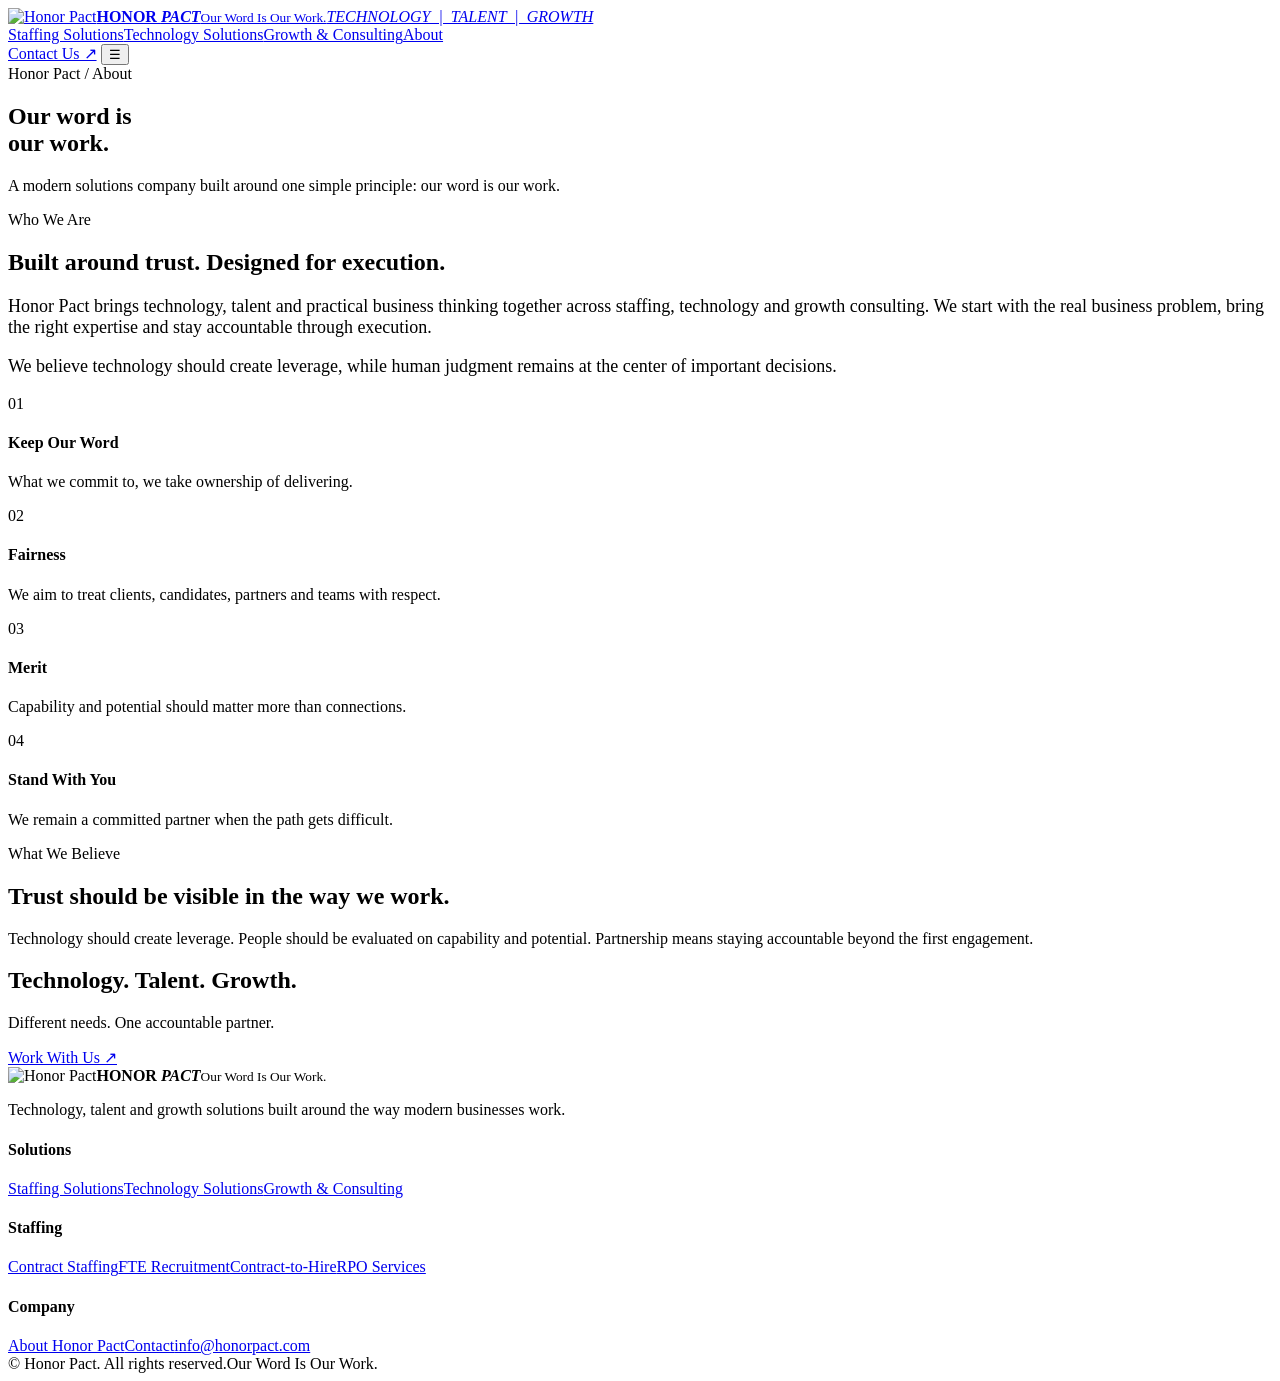
==== about.html @ 68eb31d2 "uploaded files" ====
<!doctype html><html lang="en"><head>
<meta charset="utf-8"><meta name="viewport" content="width=device-width,initial-scale=1">
<title>About Honor Pact | Honor Pact</title>
<meta name="description" content="Learn about Honor Pact, a technology, talent and growth solutions company built around trust, execution and accountability.">
<link rel="icon" href="assets/honor-pact-logo.png">
<link rel="stylesheet" href="assets/style.css">
</head><body><div class="topline"></div>
<header><div class="container nav">
  <a class="brand" href="index.html"><img class="brand-mark" src="assets/hp-symbol.png" alt="Honor Pact"><span class="brand-copy"><strong>HONOR <em>PACT</em></strong><small>Our Word Is Our Work.</small><i>TECHNOLOGY &nbsp;|&nbsp; TALENT &nbsp;|&nbsp; GROWTH</i></span></a>
  <nav class="navlinks"><a class="" href="staffing.html">Staffing Solutions</a><a class="" href="technology.html">Technology Solutions</a><a class="" href="growth.html">Growth & Consulting</a><a class="active" href="about.html">About</a></nav>
  <a class="navcta" href="contact.html">Contact Us ↗</a>
  <button class="menu" aria-label="Open menu">☰</button>
</div></header>
<section class="page-hero"><div class="container"><div class="breadcrumb">Honor Pact / About</div><h1>Our word is<br><span>our work.</span></h1><p>A modern solutions company built around one simple principle: our word is our work.</p></div></section>
<section class="section"><div class="container about-grid"><div><div class="kicker">Who We Are</div><h2>Built around trust. Designed for execution.</h2><p style="color:var(--muted);font-size:18px">Honor Pact brings technology, talent and practical business thinking together across staffing, technology and growth consulting. We start with the real business problem, bring the right expertise and stay accountable through execution.</p><p style="color:var(--muted);font-size:18px">We believe technology should create leverage, while human judgment remains at the center of important decisions.</p></div>
<div class="principles">
<div class="principle"><div class="icon">01</div><div><h4>Keep Our Word</h4><p>What we commit to, we take ownership of delivering.</p></div></div>
<div class="principle"><div class="icon">02</div><div><h4>Fairness</h4><p>We aim to treat clients, candidates, partners and teams with respect.</p></div></div>
<div class="principle"><div class="icon">03</div><div><h4>Merit</h4><p>Capability and potential should matter more than connections.</p></div></div>
<div class="principle"><div class="icon">04</div><div><h4>Stand With You</h4><p>We remain a committed partner when the path gets difficult.</p></div></div>
</div></div></section>
<section class="section soft"><div class="container"><div class="section-head"><div class="kicker">What We Believe</div><h2>Trust should be visible in the way we work.</h2><p>Technology should create leverage. People should be evaluated on capability and potential. Partnership means staying accountable beyond the first engagement.</p></div></div></section>
<section class="quote"><div class="container"><h2>Technology. Talent. Growth.</h2><p>Different needs. One accountable partner.</p><a class="btn btn-primary" href="contact.html">Work With Us ↗</a></div></section>
<footer><div class="container">
<div class="footer-grid">
  <div class="footer-brand"><div class="footer-lockup"><img src="assets/hp-symbol.png" alt="Honor Pact"><span><strong>HONOR <em>PACT</em></strong><small>Our Word Is Our Work.</small></span></div><p>Technology, talent and growth solutions built around the way modern businesses work.</p></div>
  <div><h4>Solutions</h4><a href="staffing.html">Staffing Solutions</a><a href="technology.html">Technology Solutions</a><a href="growth.html">Growth & Consulting</a></div>
  <div><h4>Staffing</h4><a href="staffing.html#contract">Contract Staffing</a><a href="staffing.html#fte">FTE Recruitment</a><a href="staffing.html#cth">Contract-to-Hire</a><a href="staffing.html#rpo">RPO Services</a></div>
  <div><h4>Company</h4><a href="about.html">About Honor Pact</a><a href="contact.html">Contact</a><a href="mailto:info@honorpact.com">info@honorpact.com</a></div>
</div>
<div class="copyright"><span>© <span data-year></span> Honor Pact. All rights reserved.</span><span>Our Word Is Our Work.</span></div>
</div></footer><script src="assets/site.js"></script></body></html>
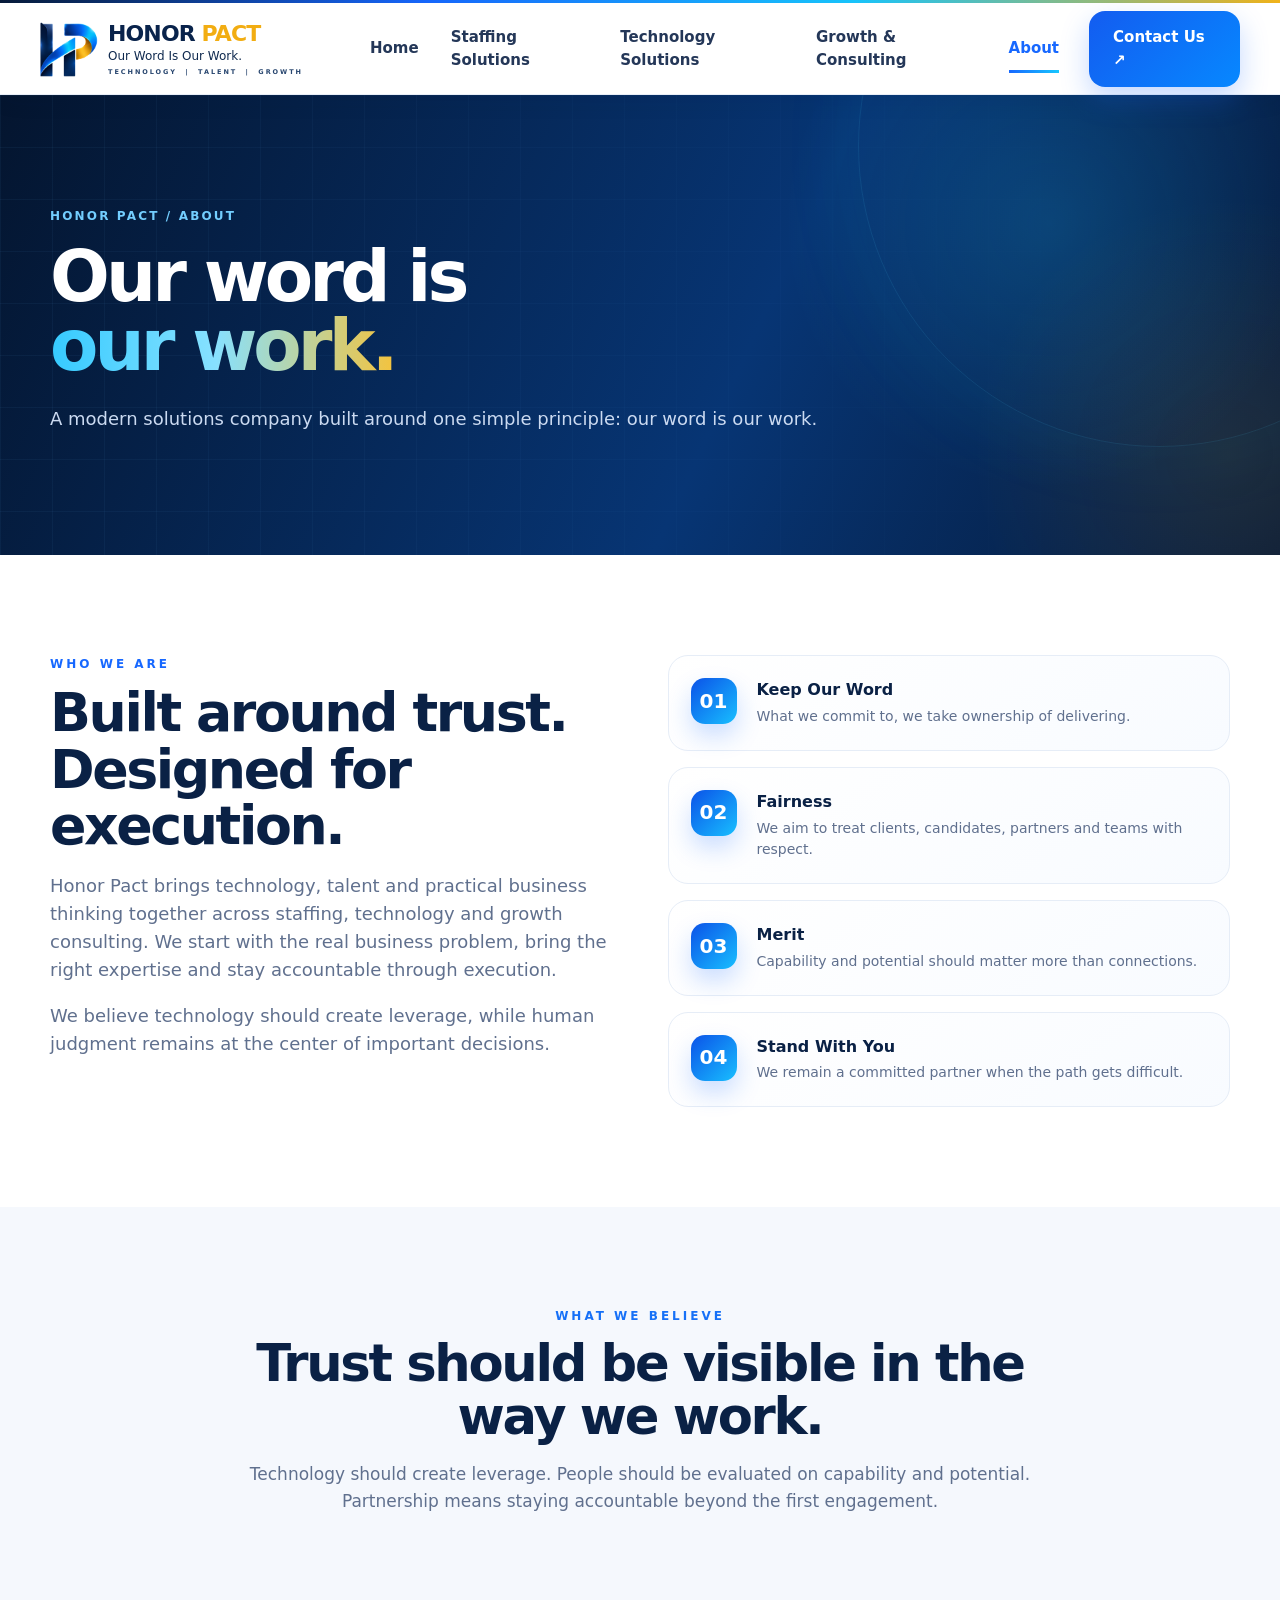
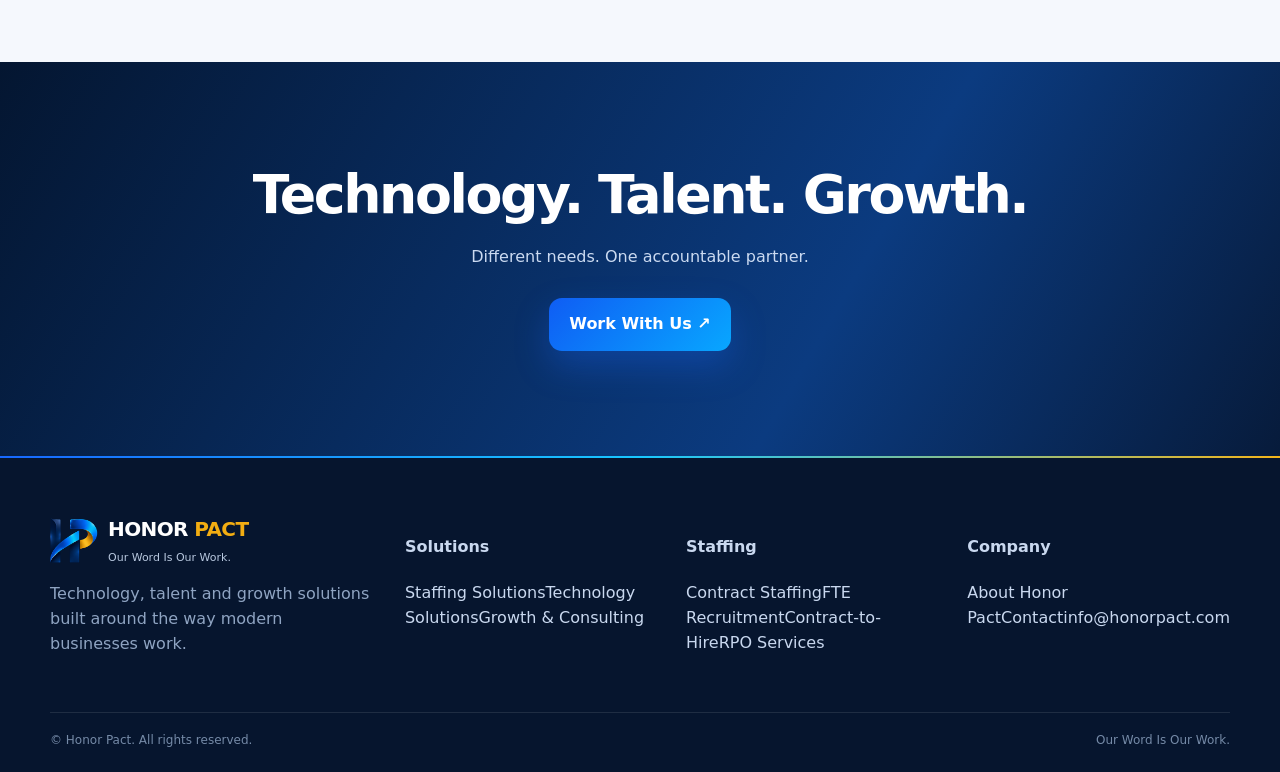
==== commit 001b7fe0: "update pages" ====
--- a/about.html
+++ b/about.html
@@ -7,9 +7,9 @@
 </head><body><div class="topline"></div>
 <header><div class="container nav">
   <a class="brand" href="index.html"><img class="brand-mark" src="assets/hp-symbol.png" alt="Honor Pact"><span class="brand-copy"><strong>HONOR <em>PACT</em></strong><small>Our Word Is Our Work.</small><i>TECHNOLOGY &nbsp;|&nbsp; TALENT &nbsp;|&nbsp; GROWTH</i></span></a>
-  <nav class="navlinks"><a class="" href="staffing.html">Staffing Solutions</a><a class="" href="technology.html">Technology Solutions</a><a class="" href="growth.html">Growth & Consulting</a><a class="active" href="about.html">About</a></nav>
+  <nav class="navlinks"><a class="home-link" href="index.html">Home</a><a class="" href="staffing.html">Staffing Solutions</a><a class="" href="technology.html">Technology Solutions</a><a class="" href="growth.html">Growth & Consulting</a><a class="active" href="about.html">About</a></nav>
   <a class="navcta" href="contact.html">Contact Us ↗</a>
-  <button class="menu" aria-label="Open menu">☰</button>
+  <button class="menu" aria-label="Open menu">☰</button><div class="mobile-menu" id="mobileMenu"><a class="home-link" href="index.html">Home</a><a href="staffing.html">Staffing Solutions</a><a href="technology.html">Technology Solutions</a><a href="growth.html">Growth &amp; Consulting</a><a href="about.html">About</a><a href="contact.html">Contact Us</a></div>
 </div></header>
 <section class="page-hero"><div class="container"><div class="breadcrumb">Honor Pact / About</div><h1>Our word is<br><span>our work.</span></h1><p>A modern solutions company built around one simple principle: our word is our work.</p></div></section>
 <section class="section"><div class="container about-grid"><div><div class="kicker">Who We Are</div><h2>Built around trust. Designed for execution.</h2><p style="color:var(--muted);font-size:18px">Honor Pact brings technology, talent and practical business thinking together across staffing, technology and growth consulting. We start with the real business problem, bring the right expertise and stay accountable through execution.</p><p style="color:var(--muted);font-size:18px">We believe technology should create leverage, while human judgment remains at the center of important decisions.</p></div>
--- a/assets/style.css
+++ b/assets/style.css
@@ -0,0 +1,509 @@
+
+:root{
+  --navy:#071b3a;
+  --navy2:#0c2f67;
+  --blue:#1768ff;
+  --cyan:#18c7ff;
+  --gold:#f3b51b;
+  --ink:#0a1c3d;
+  --muted:#60708e;
+  --line:#e6edf7;
+  --white:#fff;
+  --soft:#f5f8fd;
+  --shadow:0 24px 70px rgba(7,27,58,.13);
+  --radius:24px;
+}
+*{box-sizing:border-box}
+html{scroll-behavior:smooth}
+body{margin:0;font-family:Inter,ui-sans-serif,system-ui,-apple-system,BlinkMacSystemFont,"Segoe UI",sans-serif;color:var(--ink);background:#fff;line-height:1.55}
+a{text-decoration:none;color:inherit}
+img{max-width:100%;display:block}
+.container{width:min(1180px,calc(100% - 44px));margin:auto}
+.topline{height:3px;background:linear-gradient(90deg,var(--navy),var(--blue),var(--cyan),var(--gold))}
+header{position:sticky;top:0;z-index:50;background:rgba(255,255,255,.88);backdrop-filter:blur(18px);border-bottom:1px solid rgba(10,28,61,.08)}
+.nav{height:82px;display:flex;align-items:center;justify-content:space-between;gap:28px}
+.brand{display:flex;align-items:center;min-width:210px}
+.brand{padding:4px 0}.brand img{width:235px;height:auto;max-height:64px;object-fit:contain}
+.navlinks{display:flex;align-items:center;gap:30px;font-size:14px;font-weight:700;color:#243758}
+.navlinks a{padding:29px 0;position:relative}
+.navlinks a:hover{color:var(--blue)}
+.navlinks a.active{color:var(--blue)}
+.navlinks a.active:after{content:"";position:absolute;left:0;right:0;bottom:20px;height:2px;background:linear-gradient(90deg,var(--blue),var(--cyan))}
+.navcta,.btn-primary{background:linear-gradient(135deg,#135cf0,#0788ff);color:#fff;border:0;padding:13px 20px;border-radius:13px;font-weight:800;box-shadow:0 12px 28px rgba(23,104,255,.25)}
+.menu{display:none;background:none;border:0;font-size:26px}
+.hero{position:relative;overflow:hidden;background:
+ radial-gradient(circle at 82% 20%,rgba(24,199,255,.22),transparent 24%),
+ radial-gradient(circle at 15% 15%,rgba(243,181,27,.12),transparent 25%),
+ linear-gradient(135deg,#061734 0%,#0a2b5d 54%,#071a3b 100%);color:#fff}
+.hero:before{content:"";position:absolute;inset:0;background:linear-gradient(115deg,transparent 0 52%,rgba(255,255,255,.05) 52.2%,transparent 64%);pointer-events:none}
+.hero-grid{min-height:650px;display:grid;grid-template-columns:1.04fr .96fr;align-items:center;gap:35px;position:relative}
+.eyebrow{font-size:12px;letter-spacing:.26em;text-transform:uppercase;font-weight:800;color:#6bcaff;margin-bottom:18px}
+h1{font-size:clamp(46px,6vw,78px);line-height:.98;letter-spacing:-.055em;margin:0 0 24px;font-weight:850}
+h1 span{background:linear-gradient(90deg,#fff 10%,#72d8ff 60%,#f6c847 100%);-webkit-background-clip:text;background-clip:text;color:transparent}
+.hero p{font-size:19px;color:#c9d8ef;max-width:650px;margin:0 0 30px}
+.actions{display:flex;gap:13px;flex-wrap:wrap}
+.btn{display:inline-flex;align-items:center;gap:9px;padding:14px 20px;border-radius:13px;font-weight:800}
+.btn-ghost{border:1px solid rgba(255,255,255,.25);color:#fff;background:rgba(255,255,255,.06);backdrop-filter:blur(10px)}
+.hero-orb{position:relative;height:470px}
+.orb{position:absolute;border-radius:50%;filter:blur(.2px)}
+.orb.one{width:420px;height:420px;right:30px;top:22px;background:radial-gradient(circle at 32% 28%,#49d7ff,transparent 23%),linear-gradient(135deg,#0c55e9,#061b40 72%);box-shadow:inset -40px -35px 80px rgba(0,0,0,.35),0 0 100px rgba(24,199,255,.18)}
+.orb.two{width:180px;height:180px;right:245px;bottom:15px;background:linear-gradient(135deg,#f7c63f,#c37d00);box-shadow:0 25px 70px rgba(243,181,27,.2)}
+.orb.three{width:110px;height:110px;right:20px;bottom:80px;background:linear-gradient(135deg,#19d1ff,#1259ef);box-shadow:0 20px 50px rgba(23,104,255,.3)}
+.glass-card{position:absolute;right:48px;top:86px;width:360px;padding:22px;border:1px solid rgba(255,255,255,.22);background:rgba(255,255,255,.09);backdrop-filter:blur(18px);border-radius:24px;box-shadow:0 30px 80px rgba(0,0,0,.25)}
+.glass-card strong{font-size:24px}
+.glass-card p{font-size:14px;color:#d8e7ff;margin:7px 0 0}
+.mini-grid{display:grid;grid-template-columns:repeat(3,1fr);gap:9px;margin-top:18px}
+.mini{border:1px solid rgba(255,255,255,.12);padding:12px;border-radius:15px;background:rgba(255,255,255,.06)}
+.mini b{font-size:19px;display:block}.mini small{color:#b8c9e3}
+.section{padding:100px 0}
+.section.soft{background:var(--soft)}
+.section-head{text-align:center;max-width:760px;margin:0 auto 48px}
+.kicker{color:var(--blue);font-size:12px;letter-spacing:.25em;text-transform:uppercase;font-weight:850}
+h2{font-size:clamp(34px,4.2vw,54px);line-height:1.05;letter-spacing:-.045em;margin:11px 0 15px}
+.section-head p{color:var(--muted);font-size:17px}
+.pillars{display:grid;grid-template-columns:repeat(3,1fr);gap:20px}
+.card{border:1px solid var(--line);border-radius:var(--radius);background:#fff;box-shadow:var(--shadow);padding:28px;position:relative;overflow:hidden}
+.card:before{content:"";position:absolute;width:180px;height:180px;right:-90px;top:-90px;border-radius:50%;background:linear-gradient(135deg,rgba(23,104,255,.13),rgba(243,181,27,.07));}
+.icon{width:50px;height:50px;border-radius:15px;display:grid;place-items:center;color:#fff;font-weight:900;font-size:20px;background:linear-gradient(135deg,#0b52e8,#18bfff);box-shadow:0 12px 24px rgba(23,104,255,.22)}
+.card.gold .icon{background:linear-gradient(135deg,#d88c00,#ffd75b)}
+.card.green .icon{background:linear-gradient(135deg,#079b78,#4ce0bd)}
+.card h3{font-size:24px;margin:22px 0 8px}.card p{color:var(--muted);margin:0 0 22px}.link{color:var(--blue);font-weight:800}
+.service-list{display:grid;gap:11px;margin-top:20px}.service-list span{font-size:14px;font-weight:700;color:#334665}
+.service-list span:before{content:"✓";color:var(--blue);margin-right:8px}
+.split{display:grid;grid-template-columns:1fr 1fr;gap:70px;align-items:center}
+.feature-panel{background:linear-gradient(145deg,#071b3a,#0b3a7b);color:#fff;border-radius:30px;padding:42px;box-shadow:var(--shadow);position:relative;overflow:hidden}
+.feature-panel:after{content:"";position:absolute;width:350px;height:350px;border-radius:50%;right:-160px;bottom:-180px;background:radial-gradient(circle,#20cfff,transparent 68%);opacity:.5}
+.feature-panel h3{font-size:32px;line-height:1.1;margin:0 0 16px}.feature-panel p{color:#cbdaf1}.feature-points{display:grid;gap:16px;margin-top:28px}.feature-point{display:flex;gap:12px;align-items:flex-start}.dot{width:11px;height:11px;border-radius:50%;background:linear-gradient(135deg,var(--cyan),var(--gold));margin-top:7px;flex:none}
+.process{display:grid;grid-template-columns:repeat(5,1fr);gap:12px}
+.step{padding:22px;border-radius:18px;border:1px solid var(--line);background:#fff;box-shadow:0 12px 35px rgba(7,27,58,.07)}
+.step b{color:var(--blue);font-size:12px;letter-spacing:.15em}.step h4{margin:8px 0 5px}.step p{font-size:13px;color:var(--muted);margin:0}
+.quote{padding:90px 0;background:linear-gradient(120deg,#071b3a,#0d4c99);color:#fff;text-align:center;position:relative;overflow:hidden}
+.quote h2{max-width:900px;margin:0 auto 22px}.quote p{color:#cbdaf1;max-width:680px;margin:0 auto 28px}
+.page-hero{padding:110px 0 90px;background:linear-gradient(135deg,#061734,#0b3978);color:#fff;position:relative;overflow:hidden}
+.page-hero:after{content:"";position:absolute;right:-180px;top:-250px;width:600px;height:600px;border-radius:50%;border:90px solid rgba(24,199,255,.08)}
+.page-hero p{color:#cbdaf1;max-width:750px;font-size:18px}
+.breadcrumb{font-size:12px;letter-spacing:.18em;text-transform:uppercase;color:#73ceff;font-weight:800;margin-bottom:17px}
+.service-grid{display:grid;grid-template-columns:repeat(2,1fr);gap:20px}
+.service-card{padding:30px;border:1px solid var(--line);border-radius:24px;background:#fff;box-shadow:0 18px 55px rgba(7,27,58,.08)}
+.service-card h3{font-size:23px;margin:16px 0 7px}.service-card p{color:var(--muted)}.service-card ul{padding-left:18px;color:#53647f}.service-card li{margin:6px 0}
+.about-grid{display:grid;grid-template-columns:1fr 1fr;gap:55px}.principles{display:grid;gap:14px}.principle{display:grid;grid-template-columns:52px 1fr;gap:14px;padding:19px;border:1px solid var(--line);border-radius:18px}.principle b{color:var(--blue)}.principle h4{margin:0 0 3px}.principle p{margin:0;color:var(--muted);font-size:14px}
+.contact-grid{display:grid;grid-template-columns:.85fr 1.15fr;gap:28px}.contact-card{padding:34px;border-radius:24px;border:1px solid var(--line);box-shadow:var(--shadow)}.contact-card.dark{background:linear-gradient(145deg,#071b3a,#0b3b80);color:#fff}.contact-card.dark p{color:#cbdaf1}.contact-items{display:grid;gap:18px;margin-top:30px}.contact-item small{display:block;color:#7890b1;text-transform:uppercase;letter-spacing:.12em;font-weight:800}.contact-item a{font-weight:750}
+form{display:grid;gap:15px}label{font-size:13px;font-weight:800}input,textarea,select{width:100%;border:1px solid #dce5f2;border-radius:12px;padding:14px;font:inherit;outline:none}textarea{min-height:150px;resize:vertical}input:focus,textarea:focus,select:focus{border-color:var(--blue);box-shadow:0 0 0 4px rgba(23,104,255,.09)}
+footer{background:#06152e;color:#c9d8ef;padding:58px 0 22px}.footer-grid{display:grid;grid-template-columns:1.3fr 1fr 1fr 1fr;gap:35px}.footer-logo{width:205px;filter:brightness(0) invert(1);opacity:.96}.footer-brand p{max-width:340px;color:#8fa4c2}.footer h4{color:#fff;margin:0 0 14px}.footer a{display:block;color:#9eb0c9;margin:9px 0;font-size:14px}.footer a:hover{color:#fff}.copyright{border-top:1px solid rgba(255,255,255,.1);margin-top:40px;padding-top:18px;font-size:12px;color:#758aa7;display:flex;justify-content:space-between;gap:15px}
+.badge-row{display:flex;flex-wrap:wrap;gap:9px;margin-top:24px}.badge{padding:9px 12px;border-radius:999px;background:#eef5ff;color:#24508d;font-size:12px;font-weight:800}
+@media(max-width:900px){
+ .navlinks{display:none}.menu{display:block}.nav{height:70px}.brand img{width:190px;max-height:58px}
+ .hero-grid,.split,.about-grid,.contact-grid{grid-template-columns:1fr}.hero-grid{padding:65px 0;min-height:auto}.hero-orb{height:350px}.glass-card{right:10px;top:55px;width:310px}.orb.one{width:320px;height:320px;right:25px}.orb.two{right:200px;width:130px;height:130px}
+ .pillars,.process{grid-template-columns:1fr}.service-grid{grid-template-columns:1fr}.footer-grid{grid-template-columns:1fr 1fr}
+}
+@media(max-width:600px){
+ .container{width:min(100% - 28px,1180px)}h1{font-size:46px}.section{padding:72px 0}.footer-grid{grid-template-columns:1fr}.copyright{flex-direction:column}.hero p{font-size:17px}.feature-panel{padding:28px}
+}
+
+/* Enterprise visual upgrade */
+.hero{min-height:720px;background:
+ radial-gradient(circle at 78% 16%,rgba(25,199,255,.18),transparent 22%),
+ radial-gradient(circle at 96% 74%,rgba(243,181,27,.10),transparent 20%),
+ linear-gradient(120deg,#04142f 0%,#062b61 52%,#04152f 100%);}
+.hero:after{content:"";position:absolute;inset:0;opacity:.22;background-image:
+ linear-gradient(rgba(87,174,255,.14) 1px,transparent 1px),
+ linear-gradient(90deg,rgba(87,174,255,.14) 1px,transparent 1px);
+ background-size:54px 54px;mask-image:linear-gradient(90deg,transparent,black 35%,black 100%);pointer-events:none}
+.hero-grid{min-height:720px;grid-template-columns:1.02fr .98fr;z-index:1}
+.hero-copy{position:relative;z-index:2}
+.brandline{font-size:11px;letter-spacing:.30em;text-transform:uppercase;color:#7edaff;font-weight:850;margin-bottom:18px}
+.hero h1{font-size:clamp(50px,6.3vw,86px);max-width:760px;letter-spacing:-.06em}
+.hero h1 .gradient{background:linear-gradient(90deg,#fff 5%,#6fd7ff 58%,#f6c747 100%);-webkit-background-clip:text;background-clip:text;color:transparent}
+.hero-sub{font-size:20px!important;line-height:1.55!important;max-width:700px!important;color:#d5e3f6!important}
+.hero-proof{display:grid;grid-template-columns:repeat(4,1fr);gap:1px;margin-top:45px;border-top:1px solid rgba(255,255,255,.16);border-bottom:1px solid rgba(255,255,255,.12);background:rgba(255,255,255,.04)}
+.hero-proof div{padding:17px 12px 17px 0}.hero-proof b{display:block;font-size:12px;letter-spacing:.11em;text-transform:uppercase}.hero-proof span{display:block;color:#91a9c8;font-size:12px;margin-top:4px}
+.hero-orb{height:550px;z-index:1}
+.orb.one{width:500px;height:500px;right:5px;top:15px;background:
+ radial-gradient(circle at 36% 30%,rgba(44,219,255,.98),rgba(19,104,255,.48) 20%,transparent 21%),
+ radial-gradient(circle at 48% 48%,rgba(23,104,255,.55),transparent 52%),
+ linear-gradient(135deg,#0d54e8,#041735 72%);
+ box-shadow:inset -55px -50px 100px rgba(0,0,0,.42),0 0 120px rgba(24,199,255,.16)}
+.orb.one:before,.orb.one:after{content:"";position:absolute;border:1px solid rgba(111,216,255,.38);border-radius:50%;inset:34px;transform:rotate(22deg)}
+.orb.one:after{inset:88px;transform:rotate(-38deg);border-color:rgba(243,181,27,.32)}
+.glass-card{right:70px;top:105px;width:365px;background:linear-gradient(135deg,rgba(255,255,255,.14),rgba(255,255,255,.04));border:1px solid rgba(155,223,255,.24);box-shadow:0 35px 90px rgba(0,0,0,.28)}
+.glass-card strong{font-size:26px;letter-spacing:-.03em}
+.digital-label{display:inline-flex;align-items:center;gap:8px;padding:8px 11px;border:1px solid rgba(126,218,255,.24);border-radius:999px;background:rgba(24,199,255,.06);color:#a6e8ff;font-size:10px;letter-spacing:.18em;text-transform:uppercase;font-weight:800;margin-top:18px}
+.digital-label:before{content:"";width:7px;height:7px;border-radius:50%;background:#35d5ff;box-shadow:0 0 12px #35d5ff}
+.section-head h2{font-weight:850}
+.enterprise-strip{background:#061a38;color:#fff;padding:18px 0;border-top:1px solid rgba(255,255,255,.06);border-bottom:1px solid rgba(255,255,255,.08)}
+.enterprise-strip .container{display:flex;justify-content:space-between;align-items:center;gap:20px}
+.enterprise-strip span{font-size:11px;letter-spacing:.22em;text-transform:uppercase;color:#8fa8c7;font-weight:800}
+.enterprise-strip b{font-size:13px}
+.pillars .card{min-height:430px;padding:32px}
+.pillars .card h3{font-size:27px;letter-spacing:-.03em}
+.pillars .card:after{content:"";position:absolute;left:0;right:0;bottom:0;height:3px;background:linear-gradient(90deg,var(--blue),var(--cyan),var(--gold));opacity:.8}
+.card .icon{box-shadow:0 10px 30px rgba(23,104,255,.2)}
+.digital-panel{border-radius:30px;min-height:510px;background:
+ radial-gradient(circle at 70% 28%,rgba(25,199,255,.22),transparent 24%),
+ linear-gradient(145deg,#071b3a,#0b3978 58%,#071b3a);position:relative;overflow:hidden;box-shadow:var(--shadow)}
+.digital-panel:before{content:"";position:absolute;inset:0;background-image:
+ linear-gradient(rgba(121,204,255,.12) 1px,transparent 1px),
+ linear-gradient(90deg,rgba(121,204,255,.12) 1px,transparent 1px);background-size:38px 38px;opacity:.55}
+.digital-panel .node{position:absolute;border-radius:50%;width:10px;height:10px;background:#5cddff;box-shadow:0 0 22px #5cddff}
+.digital-panel .ring{position:absolute;width:330px;height:330px;border-radius:50%;border:1px solid rgba(99,211,255,.24);right:70px;top:60px;box-shadow:0 0 80px rgba(24,199,255,.08)}
+.digital-panel .ring:after{content:"";position:absolute;inset:45px;border-radius:50%;border:1px solid rgba(243,181,27,.22)}
+.digital-panel .label{position:absolute;left:34px;top:30px;color:#86dfff;letter-spacing:.18em;text-transform:uppercase;font-size:11px;font-weight:800}
+.digital-panel .center{position:absolute;right:160px;top:185px;width:110px;height:110px;border-radius:50%;display:grid;place-items:center;text-align:center;color:#fff;font-weight:850;font-size:13px;background:radial-gradient(circle,#18c7ff,#1557dd 60%,#062050);box-shadow:0 0 60px rgba(24,199,255,.25)}
+.digital-panel .node.n1{right:310px;top:120px}.digital-panel .node.n2{right:90px;top:180px}.digital-panel .node.n3{right:235px;top:360px}.digital-panel .node.n4{right:80px;top:350px}
+.digital-panel .signal{position:absolute;height:1px;background:linear-gradient(90deg,transparent,#48d8ff,transparent);transform-origin:left center}
+.digital-panel .s1{width:270px;right:200px;top:165px;transform:rotate(18deg)}.digital-panel .s2{width:220px;right:145px;top:300px;transform:rotate(-24deg)}.digital-panel .s3{width:190px;right:220px;top:260px;transform:rotate(68deg)}
+.page-hero{padding:125px 0 100px}
+.page-hero h1{font-weight:850}
+.service-card{transition:transform .25s ease,box-shadow .25s ease,border-color .25s ease}
+.service-card:hover{transform:translateY(-6px);box-shadow:0 26px 65px rgba(7,27,58,.13);border-color:#cddcf2}
+.btn-primary{background:linear-gradient(135deg,#0f5df4,#08a7ff);box-shadow:0 15px 35px rgba(23,104,255,.3)}
+footer{position:relative;overflow:hidden}footer:before{content:"";position:absolute;left:0;right:0;top:0;height:2px;background:linear-gradient(90deg,var(--blue),var(--cyan),var(--gold))}
+@media(max-width:900px){.hero-proof{grid-template-columns:repeat(2,1fr)}.enterprise-strip .container{flex-direction:column;align-items:flex-start}.hero-orb{height:430px}}
+
+/* === HONOR PACT ENTERPRISE VISUAL SYSTEM v3 === */
+:root{
+  --hp-navy:#061b3b;
+  --hp-blue:#1769ff;
+  --hp-cyan:#20c8ff;
+  --hp-gold:#f3b51b;
+  --hp-green:#16b99a;
+}
+body{background:#fff;color:#0a2145;overflow-x:hidden}
+header{background:rgba(255,255,255,.96);box-shadow:0 4px 24px rgba(6,27,59,.07)}
+.nav{height:92px}
+.brand img{width:250px;max-height:72px}
+.navlinks{gap:34px;font-size:15px}
+.navlinks a{padding:35px 0}
+.navlinks a.active:after{bottom:25px;height:3px}
+.navcta{padding:16px 25px;border-radius:16px;font-size:15px}
+.hero{
+  min-height:680px;
+  background:
+    radial-gradient(circle at 72% 40%,rgba(30,179,255,.13),transparent 30%),
+    linear-gradient(110deg,#03132f 0%,#062b60 55%,#071c3e 100%);
+}
+.hero:before{background:none}
+.hero:after{opacity:.10;background-image:linear-gradient(rgba(100,190,255,.16) 1px,transparent 1px),linear-gradient(90deg,rgba(100,190,255,.16) 1px,transparent 1px);background-size:52px 52px;mask-image:linear-gradient(90deg,black 0%,black 35%,transparent 85%)}
+.hero-grid{min-height:680px;grid-template-columns:47% 53%;gap:0}
+.hero-copy{padding:70px 0 55px;z-index:5}
+.brandline{font-size:12px;letter-spacing:.31em;margin-bottom:25px;color:#b4eaff}
+.hero h1{font-size:clamp(50px,5.25vw,82px);line-height:.96;max-width:760px;margin-bottom:25px}
+.hero h1 .gradient{background:linear-gradient(90deg,#20c8ff,#7edcff 48%,#f3b51b 100%);-webkit-background-clip:text;background-clip:text}
+.hero-sub{font-size:19px!important;max-width:670px!important;color:#d6e5f6!important}
+.hero-orb{height:680px;margin-left:-20px;overflow:visible}
+.hero-orb:before{content:"";position:absolute;right:-20px;top:0;bottom:0;width:100%;background:linear-gradient(90deg,#071f45 0%,rgba(7,31,69,.72) 10%,rgba(7,31,69,.12) 30%,transparent 55%),linear-gradient(0deg,#061b3b 0%,rgba(6,27,59,.16) 25%,transparent 48%);z-index:2;pointer-events:none}
+.hero-orb .orb,.hero-orb .glass-card{display:none}
+.hero-orb:after{
+ content:"";position:absolute;inset:0;
+ background:url("enterprise-hero-visual-clean.jpg") center right/cover no-repeat;
+ border-radius:0 0 0 120px;
+ opacity:.98;
+ z-index:1;
+ filter:saturate(1.08) contrast(1.04);
+}
+.hero-proof{position:relative;z-index:6;max-width:720px;margin-top:38px;background:transparent;border-top:1px solid rgba(255,255,255,.16);border-bottom:0}
+.hero-proof div{padding:17px 18px 10px 0}.hero-proof b{color:#fff;font-size:11px}.hero-proof span{color:#9eb6d2;font-size:11px}
+.actions{position:relative;z-index:6}
+.digital-label{position:relative;z-index:6}
+.enterprise-strip{padding:0;background:#061936;border:0}
+.enterprise-strip .container{min-height:66px}
+.enterprise-strip span{color:#b8c9df}
+.enterprise-strip b{color:#fff;letter-spacing:.08em}
+#solutions.section{padding-top:92px}
+.section-head{max-width:850px}
+.section-head .kicker{color:#1670f7}
+.section-head h2{font-size:clamp(38px,4vw,56px)}
+.pillars{gap:18px}
+.pillars .card{min-height:390px;padding:30px;border-radius:26px;box-shadow:0 22px 60px rgba(6,27,59,.12);transition:transform .28s ease,box-shadow .28s ease}
+.pillars .card:hover{transform:translateY(-8px);box-shadow:0 30px 80px rgba(6,27,59,.17)}
+.pillars .card:before{width:280px;height:280px;right:-150px;top:-150px}
+.pillars .card:after{height:4px}
+.pillars .card:first-child{background:linear-gradient(145deg,#071f47,#0a3775);color:#fff;border-color:rgba(100,200,255,.18)}
+.pillars .card:first-child p,.pillars .card:first-child .service-list span{color:#c4d8f0}
+.pillars .card:first-child .link{color:#62d7ff}
+.pillars .card:nth-child(2){background:linear-gradient(145deg,#fffaf0,#fff)}
+.pillars .card:nth-child(3){background:linear-gradient(145deg,#effbf8,#fff)}
+.feature-panel{border-radius:30px}
+.digital-panel{min-height:500px}
+.quote{padding:105px 0;background:linear-gradient(120deg,#041631,#0b3b80 65%,#071b3b)}
+footer{margin-top:0}
+.page-hero{padding:120px 0 105px}
+.page-hero h1{font-size:clamp(50px,5.5vw,80px)}
+.service-grid .service-card{border-radius:25px}
+@media(max-width:900px){
+  .brand img{width:205px;max-height:62px}
+  .nav{height:76px}
+  .navlinks a{padding:28px 0}
+  .hero-grid{grid-template-columns:1fr;min-height:780px}
+  .hero-copy{padding-top:60px}
+  .hero-orb{height:360px;margin:0}
+  .hero-orb:after{border-radius:80px 0 0 0;background-position:center}
+  .hero-proof{grid-template-columns:repeat(2,1fr)}
+}
+@media(max-width:600px){
+  .brand img{width:190px}
+  .hero-grid{min-height:800px}
+  .hero h1{font-size:47px}
+  .hero-proof{grid-template-columns:1fr 1fr}
+  .hero-proof div{padding-right:8px}
+}
+
+.hero-orb:after{
+  background-position:center right;
+  border-radius:90px 0 0 90px;
+  box-shadow:inset 24px 0 45px rgba(4,19,47,.28), inset 0 -35px 55px rgba(4,19,47,.20), 0 24px 70px rgba(0,0,0,.16);
+}
+@media(max-width:900px){
+  .hero-orb:after{border-radius:70px 0 0 0}
+}
+
+
+/* =========================================================
+   HONOR PACT FINAL ENTERPRISE DESIGN SYSTEM
+   Unified header, inner-page visual language, responsive QA
+   ========================================================= */
+header{position:sticky;top:0;z-index:100;height:92px;background:#fff;border-bottom:1px solid #e8eef7;box-shadow:0 5px 24px rgba(6,27,59,.06);backdrop-filter:none}
+.nav{height:92px;width:min(1410px,calc(100% - 80px));gap:30px}
+.brand{min-width:250px;height:76px;align-items:center}
+.brand img{width:245px;max-height:68px;object-fit:contain}
+.navlinks{gap:32px;font-size:15px}
+.navlinks a{padding:35px 0}
+.navlinks a.active:after{bottom:23px;height:3px}
+.navcta{padding:15px 24px;border-radius:16px}
+
+/* Inner-page hero: same visual DNA as homepage */
+.page-hero{padding:112px 0 105px;background:
+ radial-gradient(circle at 82% 28%,rgba(32,200,255,.16),transparent 24%),
+ radial-gradient(circle at 96% 78%,rgba(243,181,27,.10),transparent 20%),
+ linear-gradient(115deg,#04152f 0%,#073574 58%,#061b3b 100%);overflow:hidden}
+.page-hero:before{content:"";position:absolute;inset:0;background-image:linear-gradient(rgba(112,194,255,.09) 1px,transparent 1px),linear-gradient(90deg,rgba(112,194,255,.09) 1px,transparent 1px);background-size:52px 52px;mask-image:linear-gradient(90deg,black,transparent 95%);opacity:.6}
+.page-hero:after{border:1px solid rgba(71,211,255,.10);box-shadow:0 0 100px rgba(24,199,255,.05)}
+.page-hero .container{position:relative;z-index:2}
+.page-hero h1{max-width:900px}
+.page-hero h1 span{background:linear-gradient(90deg,#35caff,#87e1ff 48%,#f4c33d);-webkit-background-clip:text;background-clip:text;color:transparent}
+.page-hero p{max-width:780px}
+
+/* Premium service cards */
+.service-grid{gap:22px}
+.service-card{min-height:320px;padding:32px;border-radius:26px;background:linear-gradient(145deg,#fff,#f8fbff);position:relative;overflow:hidden}
+.service-card:after{content:"";position:absolute;right:-110px;top:-110px;width:260px;height:260px;border-radius:50%;background:radial-gradient(circle,rgba(32,200,255,.13),transparent 68%);pointer-events:none}
+.service-card .icon{position:relative;z-index:2}
+.service-card h3,.service-card p,.service-card ul{position:relative;z-index:2}
+.service-card h3{font-size:25px}
+.service-card ul{margin-top:18px}
+
+/* Growth: stronger consulting grouping */
+.growth-note{margin-top:55px;padding:44px;border-radius:28px;background:linear-gradient(120deg,#061b3b,#0b3d80);color:#fff;box-shadow:var(--shadow)}
+
+/* About: make principles feel like a brand system */
+.about-grid{align-items:start}
+.principles{gap:16px}
+.principle{background:linear-gradient(145deg,#fff,#f8fbff);border-radius:20px;padding:22px}
+.principle .icon{width:46px;height:46px;border-radius:14px}
+
+/* Contact: clearer paths */
+.contact-card{border-radius:28px}
+.contact-card.dark{background:linear-gradient(145deg,#04152f,#0b3d80);position:relative;overflow:hidden}
+.contact-card.dark:after{content:"";position:absolute;width:330px;height:330px;right:-150px;bottom:-170px;border-radius:50%;border:1px solid rgba(75,215,255,.18);box-shadow:0 0 80px rgba(32,200,255,.08)}
+
+/* Footer consistency */
+footer{margin-top:0}
+
+@media(max-width:1050px){
+ .nav{width:calc(100% - 50px)}
+ .brand{min-width:215px}.brand img{width:210px}
+ .navlinks{gap:21px;font-size:14px}
+}
+@media(max-width:820px){
+ header,.nav{height:78px}.nav{width:calc(100% - 30px)}
+ .brand{min-width:0}.brand img{width:190px;max-height:60px}
+ .navlinks{display:none}.menu{display:block}
+ .navcta{padding:12px 16px;border-radius:13px}
+ .page-hero{padding:82px 0 75px}
+}
+
+/* FINAL FIX: real horizontal brand lockup + image-only homepage cards */
+.hp-brand{width:280px;height:76px;display:flex;align-items:center;gap:10px;text-decoration:none!important;flex:none}
+.hp-brand .hp-mark{width:58px;height:58px;object-fit:contain;display:block}
+.hp-brand-copy,.brand-copy{display:flex;flex-direction:column;justify-content:center;line-height:1}
+.hp-brand-copy strong,.brand-copy strong{font-size:23px;letter-spacing:-.04em;color:#09234b;font-weight:900;white-space:nowrap}
+.hp-brand-copy strong em,.brand-copy strong em{font-style:normal;color:#f2ad12}
+.hp-brand-copy small,.brand-copy small{font-size:13px;color:#102a4f;margin-top:5px;white-space:nowrap}
+.hp-brand-copy i,.brand-copy i{font-style:normal;font-size:7px;letter-spacing:.30em;color:#28466f;margin-top:7px;white-space:nowrap;font-weight:800}
+.hp-header{height:94px}
+.hp-nav{height:94px}
+.hp-links{flex:1;justify-content:center}
+.hp-contact{white-space:nowrap}
+.hp-cards .hp-card{height:240px;padding:0;border:0;background:transparent;box-shadow:0 24px 55px rgba(4,25,57,.22)}
+.hp-cards .hp-card:after{display:none}
+.hp-cards .hp-card img{position:absolute;inset:0;width:100%;height:100%;object-fit:cover;border-radius:22px;display:block}
+/* prevent old overlay styles from reappearing */
+.hp-cards .hp-card .hp-card-content{display:none}
+.brand{min-width:300px;height:76px;display:flex;align-items:center;gap:10px;text-decoration:none}
+.brand .brand-mark{width:58px;height:58px;object-fit:contain;display:block}
+.brand-copy strong{font-size:22px}
+.brand-copy small{font-size:12px}
+.brand-copy i{font-size:6.5px}
+.footer-lockup{display:flex;align-items:center;gap:10px;margin-bottom:16px}
+.footer-lockup img{width:48px;height:48px;object-fit:contain}
+.footer-lockup span{display:flex;flex-direction:column}
+.footer-lockup strong{font-size:20px;color:#fff;letter-spacing:-.03em}
+.footer-lockup strong em{font-style:normal;color:#f2ad12}
+.footer-lockup small{font-size:11px;color:#b8c8df;margin-top:4px}
+@media(max-width:1050px){
+ .hp-brand{width:245px}.hp-brand .hp-mark{width:52px;height:52px}.hp-brand-copy strong{font-size:20px}.hp-brand-copy small{font-size:11px}.hp-brand-copy i{font-size:6px}
+ .hp-links{gap:22px;font-size:14px}.hp-contact{padding:14px 20px}
+ .brand{min-width:245px}.brand .brand-mark{width:52px;height:52px}.brand-copy strong{font-size:20px}
+}
+@media(max-width:820px){
+ .hp-brand{width:auto}.hp-brand-copy i{display:none}.hp-brand-copy strong{font-size:18px}.hp-brand-copy small{font-size:10px}.hp-brand .hp-mark{width:48px;height:48px}
+ .brand{min-width:0}.brand .brand-mark{width:48px;height:48px}.brand-copy i{display:none}.brand-copy strong{font-size:18px}.brand-copy small{font-size:10px}
+}
+
+
+/* FINAL: Technology. Talent. Growth. introduction */
+.hp-capability-intro {
+  width: min(1410px, calc(100% - 50px));
+  margin: 0 auto;
+  padding: 55px 20px 42px;
+  text-align: center;
+  box-sizing: border-box;
+}
+
+.hp-capability-intro .eyebrow {
+  color: #1769ff;
+  font-size: 11px;
+  font-weight: 850;
+  letter-spacing: 0.34em;
+  text-transform: uppercase;
+  margin-bottom: 14px;
+}
+
+.hp-capability-intro h2 {
+  margin: 0 0 18px;
+  color: #082653;
+  font-size: clamp(42px, 4.2vw, 62px);
+  line-height: 1.03;
+  letter-spacing: -0.045em;
+}
+
+.hp-capability-intro p {
+  margin: 0 auto;
+  max-width: none;
+  color: #082653;
+  font-size: 20px;
+  font-weight: 500;
+  line-height: 1.5;
+  white-space: nowrap;
+}
+
+/* Keep the cards visually separated from the intro */
+.hp-capability-intro + .hp-cards {
+  margin-top: 0;
+}
+
+@media (max-width: 1050px) {
+  .hp-capability-intro p {
+    white-space: normal;
+  }
+}
+
+@media (max-width: 600px) {
+  .hp-capability-intro {
+    width: calc(100% - 30px);
+    padding: 42px 8px 30px;
+  }
+
+  .hp-capability-intro h2 {
+    font-size: 38px;
+    margin-bottom: 16px;
+  }
+
+  .hp-capability-intro p {
+    font-size: 17px;
+  }
+}
+
+
+/* MOBILE NAVIGATION FIX */
+@media(max-width:820px){
+  .navlinks.open{
+    display:flex !important;
+    position:absolute;
+    top:78px;
+    left:15px;
+    right:15px;
+    flex-direction:column;
+    align-items:stretch;
+    gap:0;
+    padding:10px;
+    background:rgba(255,255,255,.98);
+    border:1px solid #e5ebf4;
+    border-radius:16px;
+    box-shadow:0 18px 45px rgba(8,38,83,.18);
+    z-index:100;
+  }
+  .navlinks.open a{
+    display:block;
+    padding:14px 16px;
+    border-radius:10px;
+  }
+  .navlinks.open a:hover,.navlinks.open a.active{
+    background:#eef5ff;
+    color:#1769ff;
+  }
+}
+
+/* MOBILE MENU BASE STATE
+   The mobile menu must never render as a second desktop navigation. */
+.mobile-menu {
+  display: none !important;
+}
+
+/* FINAL NAVIGATION FIX
+   Keep Home visible on desktop and inside the mobile menu on every page. */
+.navlinks a.home-link {
+  display: inline-flex !important;
+  visibility: visible !important;
+  opacity: 1 !important;
+}
+
+.mobile-menu a.home-link {
+  display: flex !important;
+  visibility: visible !important;
+  opacity: 1 !important;
+}
+
+@media (max-width: 900px) {
+  .navlinks {
+    display: none !important;
+  }
+
+  .menu {
+    display: inline-flex !important;
+    align-items: center;
+    justify-content: center;
+    position: relative;
+    z-index: 1002;
+  }
+
+  .mobile-menu {
+    display: none;
+    position: absolute;
+    top: 100%;
+    left: 0;
+    right: 0;
+    z-index: 1001;
+  }
+
+  .mobile-menu.open {
+    display: flex !important;
+    flex-direction: column;
+  }
+
+  .mobile-menu a {
+    display: flex !important;
+    visibility: visible !important;
+    opacity: 1 !important;
+  }
+}
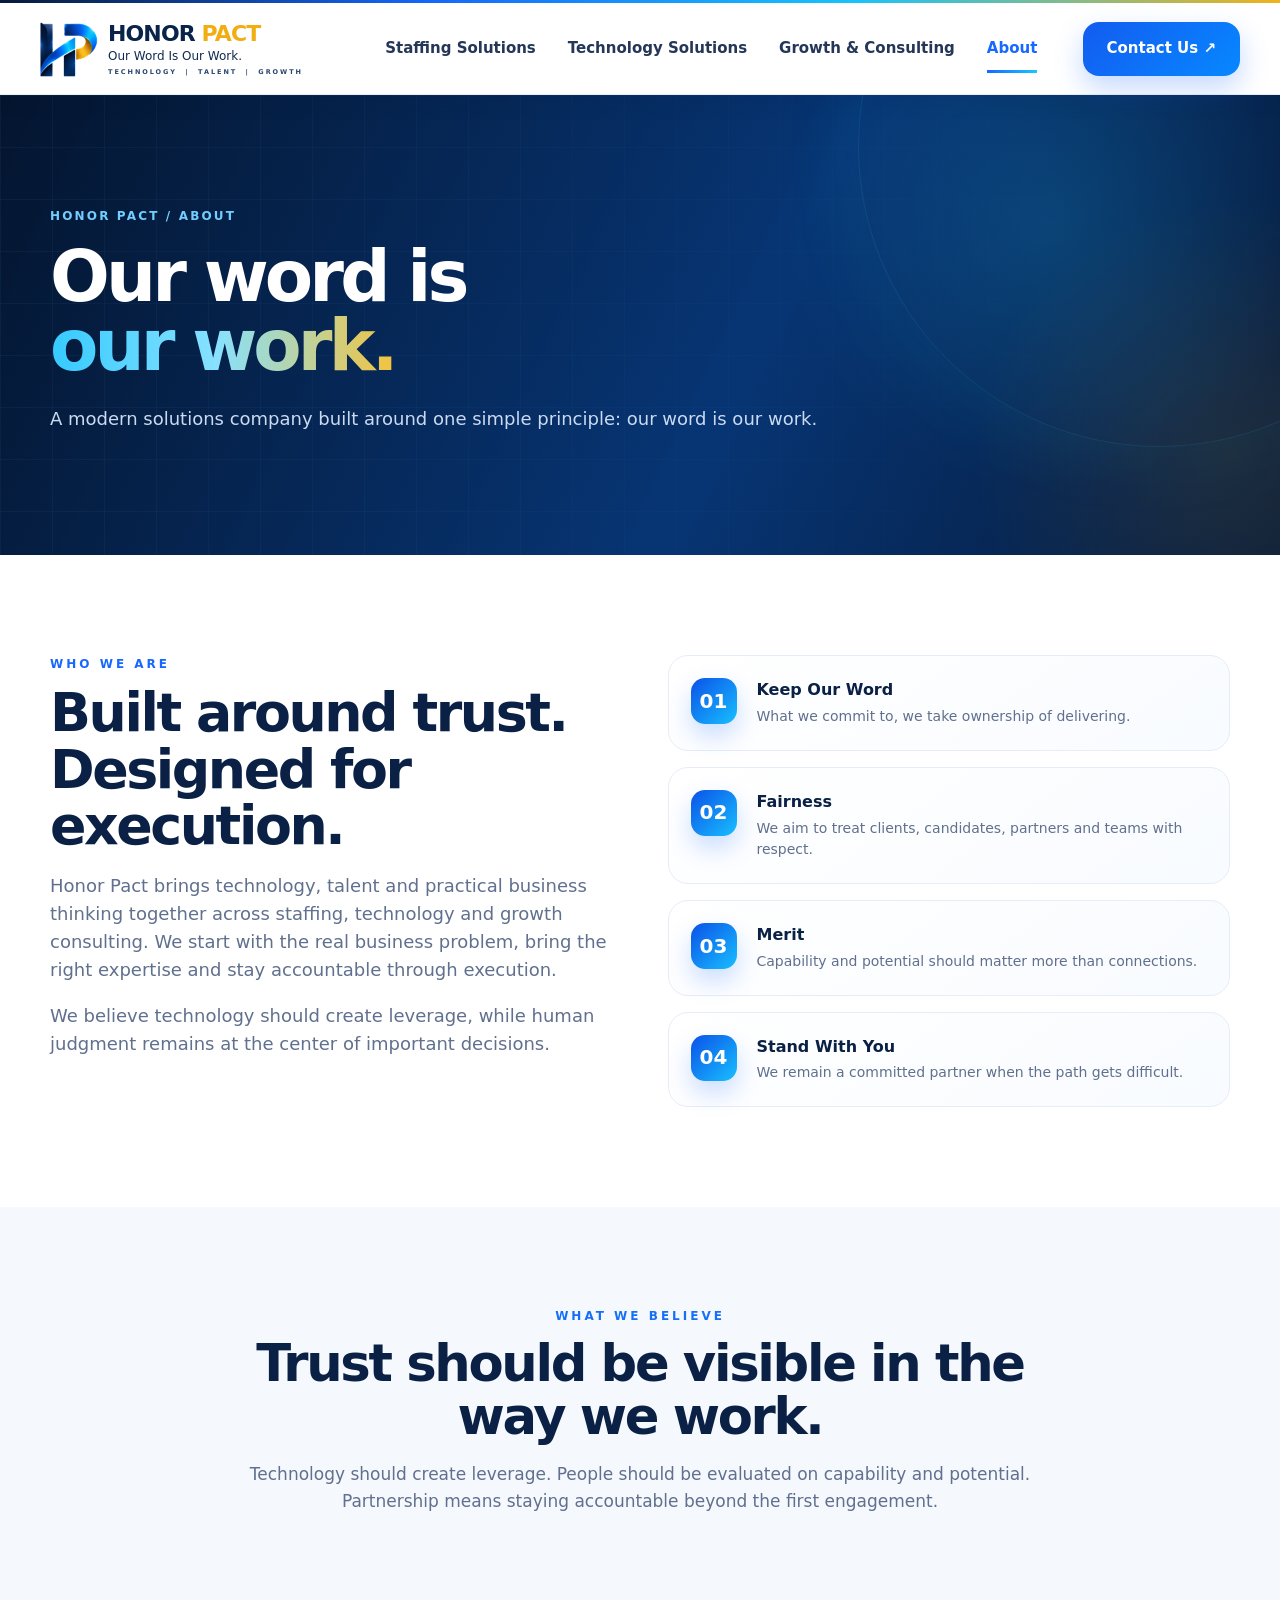
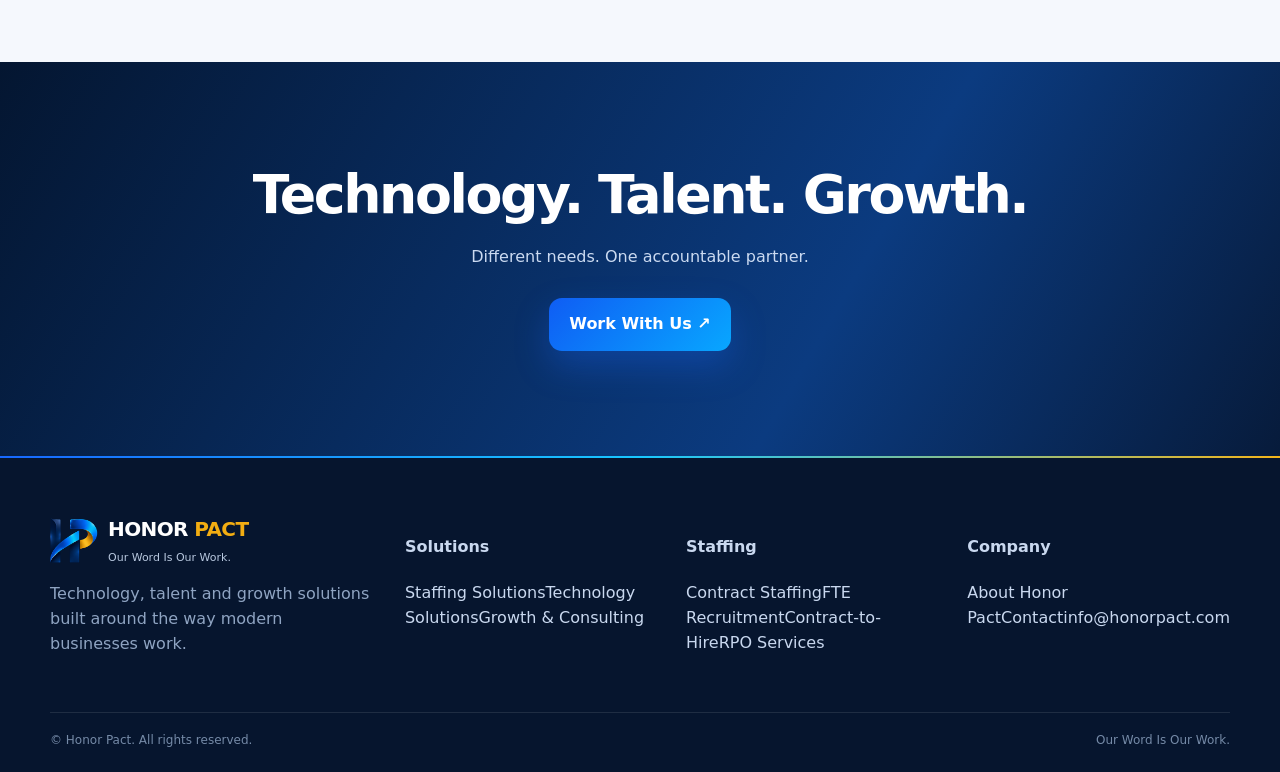
==== commit 822463e5: "updated pages" ====
--- a/about.html
+++ b/about.html
@@ -7,9 +7,9 @@
 </head><body><div class="topline"></div>
 <header><div class="container nav">
   <a class="brand" href="index.html"><img class="brand-mark" src="assets/hp-symbol.png" alt="Honor Pact"><span class="brand-copy"><strong>HONOR <em>PACT</em></strong><small>Our Word Is Our Work.</small><i>TECHNOLOGY &nbsp;|&nbsp; TALENT &nbsp;|&nbsp; GROWTH</i></span></a>
-  <nav class="navlinks"><a class="home-link" href="index.html">Home</a><a class="" href="staffing.html">Staffing Solutions</a><a class="" href="technology.html">Technology Solutions</a><a class="" href="growth.html">Growth & Consulting</a><a class="active" href="about.html">About</a></nav>
+  <nav class="navlinks"><a class="" href="staffing.html">Staffing Solutions</a><a class="" href="technology.html">Technology Solutions</a><a class="" href="growth.html">Growth & Consulting</a><a class="active" href="about.html">About</a></nav>
   <a class="navcta" href="contact.html">Contact Us ↗</a>
-  <button class="menu" aria-label="Open menu">☰</button><div class="mobile-menu" id="mobileMenu"><a class="home-link" href="index.html">Home</a><a href="staffing.html">Staffing Solutions</a><a href="technology.html">Technology Solutions</a><a href="growth.html">Growth &amp; Consulting</a><a href="about.html">About</a><a href="contact.html">Contact Us</a></div>
+  <button class="menu" aria-label="Open menu">☰</button>
 </div></header>
 <section class="page-hero"><div class="container"><div class="breadcrumb">Honor Pact / About</div><h1>Our word is<br><span>our work.</span></h1><p>A modern solutions company built around one simple principle: our word is our work.</p></div></section>
 <section class="section"><div class="container about-grid"><div><div class="kicker">Who We Are</div><h2>Built around trust. Designed for execution.</h2><p style="color:var(--muted);font-size:18px">Honor Pact brings technology, talent and practical business thinking together across staffing, technology and growth consulting. We start with the real business problem, bring the right expertise and stay accountable through execution.</p><p style="color:var(--muted);font-size:18px">We believe technology should create leverage, while human judgment remains at the center of important decisions.</p></div>
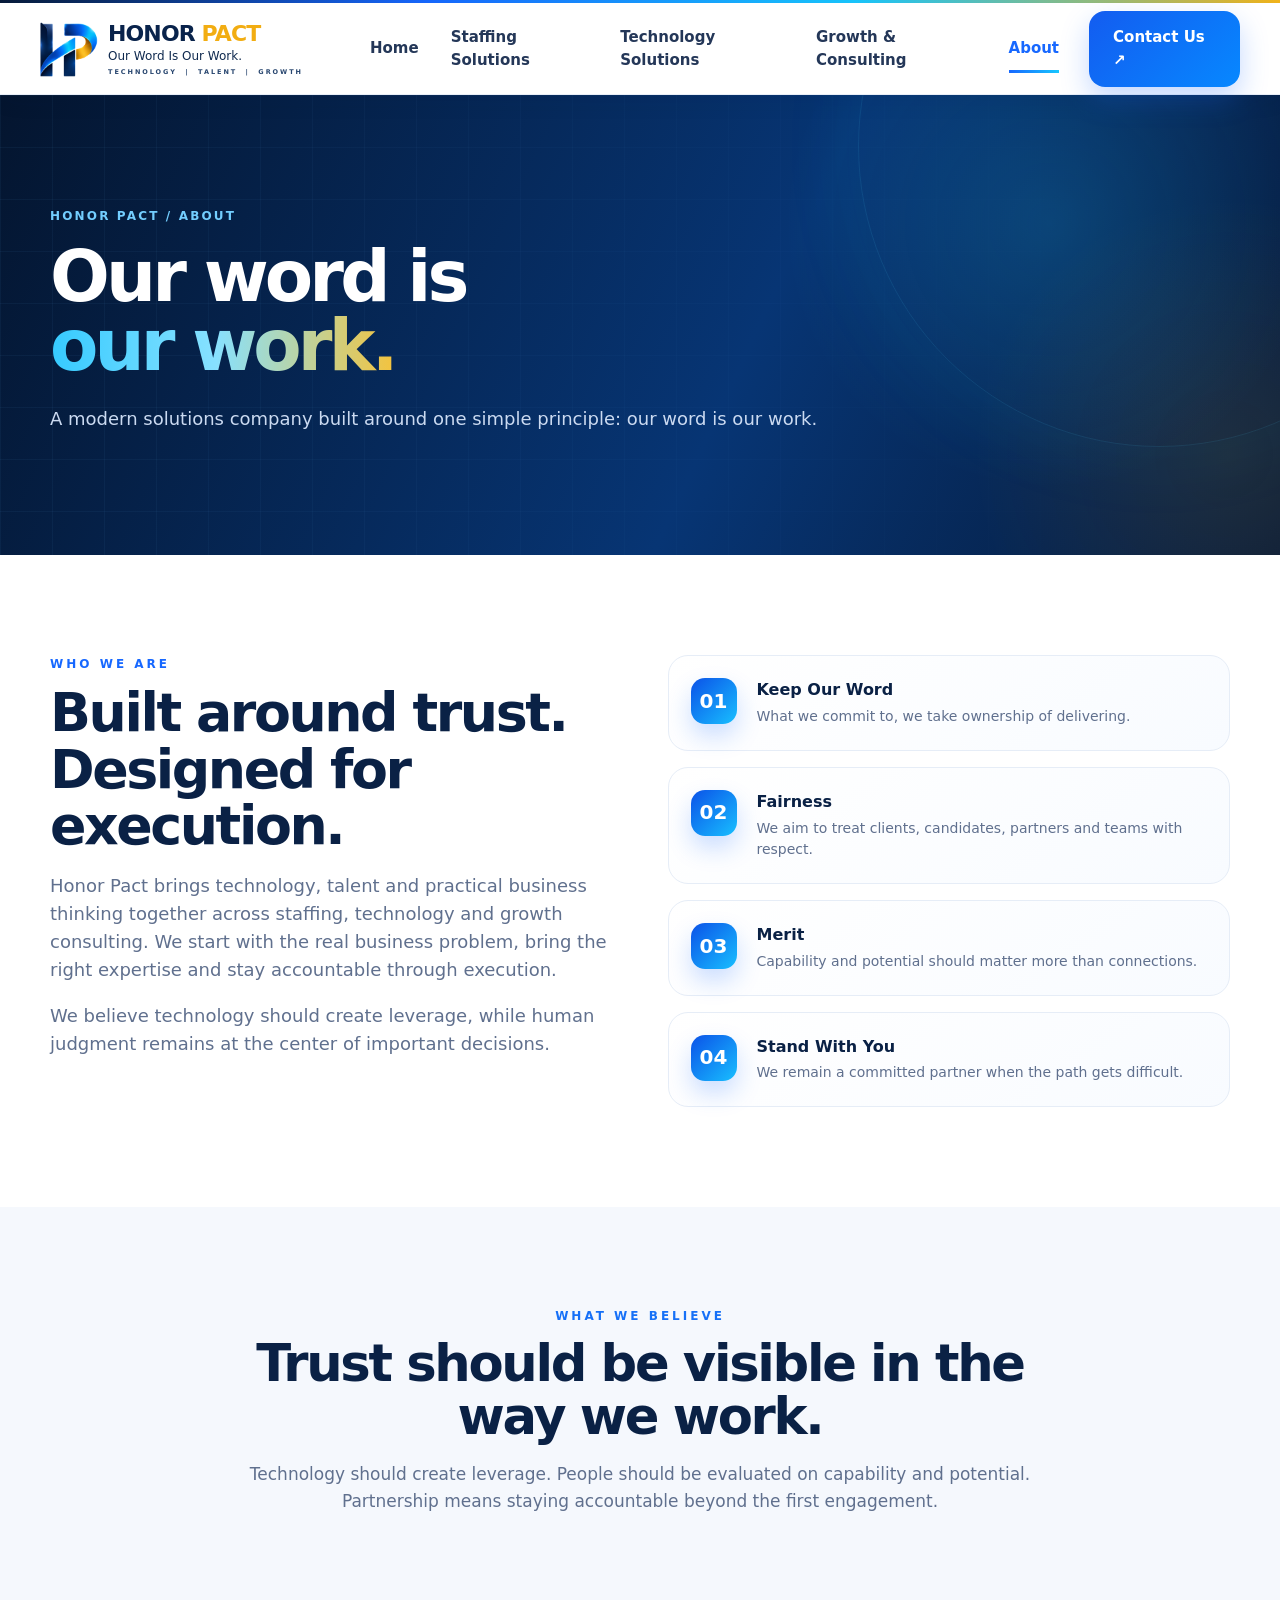
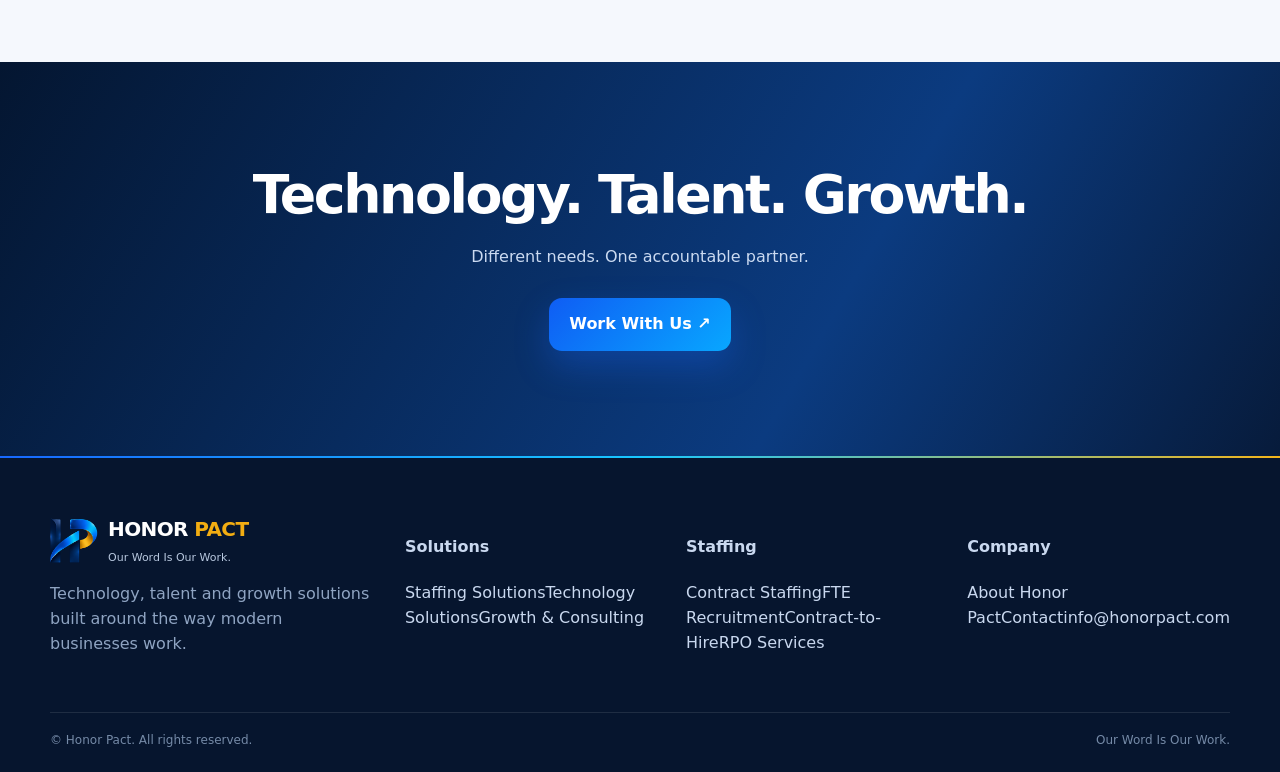
==== commit 959a74cf: "update" ====
--- a/about.html
+++ b/about.html
@@ -7,9 +7,9 @@
 </head><body><div class="topline"></div>
 <header><div class="container nav">
   <a class="brand" href="index.html"><img class="brand-mark" src="assets/hp-symbol.png" alt="Honor Pact"><span class="brand-copy"><strong>HONOR <em>PACT</em></strong><small>Our Word Is Our Work.</small><i>TECHNOLOGY &nbsp;|&nbsp; TALENT &nbsp;|&nbsp; GROWTH</i></span></a>
-  <nav class="navlinks"><a class="" href="staffing.html">Staffing Solutions</a><a class="" href="technology.html">Technology Solutions</a><a class="" href="growth.html">Growth & Consulting</a><a class="active" href="about.html">About</a></nav>
+  <nav class="navlinks"><a class="home-link" href="index.html">Home</a><a class="" href="staffing.html">Staffing Solutions</a><a class="" href="technology.html">Technology Solutions</a><a class="" href="growth.html">Growth & Consulting</a><a class="active" href="about.html">About</a></nav>
   <a class="navcta" href="contact.html">Contact Us ↗</a>
-  <button class="menu" aria-label="Open menu">☰</button>
+  <button class="menu" aria-label="Open menu">☰</button><div class="mobile-menu" id="mobileMenu"><a class="home-link" href="index.html">Home</a><a href="staffing.html">Staffing Solutions</a><a href="technology.html">Technology Solutions</a><a href="growth.html">Growth &amp; Consulting</a><a href="about.html">About</a><a href="contact.html">Contact Us</a></div>
 </div></header>
 <section class="page-hero"><div class="container"><div class="breadcrumb">Honor Pact / About</div><h1>Our word is<br><span>our work.</span></h1><p>A modern solutions company built around one simple principle: our word is our work.</p></div></section>
 <section class="section"><div class="container about-grid"><div><div class="kicker">Who We Are</div><h2>Built around trust. Designed for execution.</h2><p style="color:var(--muted);font-size:18px">Honor Pact brings technology, talent and practical business thinking together across staffing, technology and growth consulting. We start with the real business problem, bring the right expertise and stay accountable through execution.</p><p style="color:var(--muted);font-size:18px">We believe technology should create leverage, while human judgment remains at the center of important decisions.</p></div>
